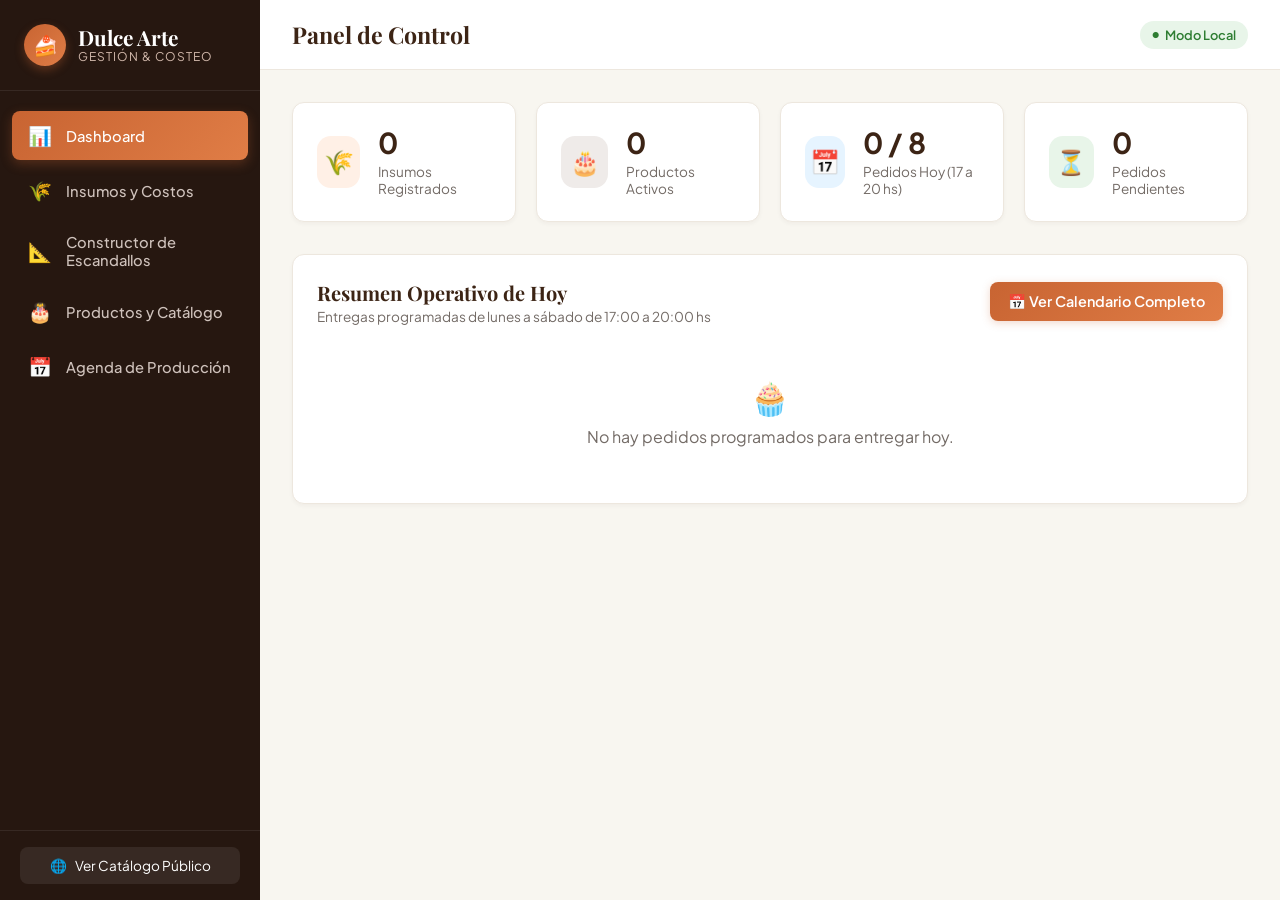
==== public/admin/index.html @ 4d0a943f "Initial commit - DulceArte26" ====
<!DOCTYPE html>
<html lang="es">
<head>
    <meta charset="UTF-8">
    <meta name="viewport" content="width=device-width, initial-scale=1.0">
    <title>Panel de Administración - Dulce Arte</title>
    <!-- Google Fonts -->
    <link rel="preconnect" href="https://fonts.googleapis.com">
    <link rel="preconnect" href="https://fonts.gstatic.com" crossorigin>
    <link href="https://fonts.googleapis.com/css2?family=Playfair+Display:ital,wght@0,600;0,700;1,400&family=Plus+Jakarta+Sans:wght@400;500;600;700;800&display=swap" rel="stylesheet">
    <link rel="stylesheet" href="admin.css">
</head>
<body>

    <!-- Sidebar de Navegación -->
    <aside class="sidebar" id="sidebar">
        <div class="brand-header">
            <div class="brand-logo-icon">🍰</div>
            <div>
                <div class="brand-title">Dulce Arte</div>
                <div class="brand-sub">Gestión & Costeo</div>
            </div>
        </div>

        <ul class="nav-links">
            <li class="nav-item active" data-view="dashboard">
                <button type="button">
                    <span class="icon">📊</span>
                    <span>Dashboard</span>
                </button>
            </li>
            <li class="nav-item" data-view="ingredients">
                <button type="button">
                    <span class="icon">🌾</span>
                    <span>Insumos y Costos</span>
                </button>
            </li>
            <li class="nav-item" data-view="recipes">
                <button type="button">
                    <span class="icon">📐</span>
                    <span>Constructor de Escandallos</span>
                </button>
            </li>
            <li class="nav-item" data-view="products">
                <button type="button">
                    <span class="icon">🎂</span>
                    <span>Productos y Catálogo</span>
                </button>
            </li>
            <li class="nav-item" data-view="calendar">
                <button type="button">
                    <span class="icon">📅</span>
                    <span>Agenda de Producción</span>
                </button>
            </li>
        </ul>

        <div class="sidebar-footer">
            <a href="/" target="_blank" class="link-public">
                <span>🌐</span>
                <span>Ver Catálogo Público</span>
            </a>
        </div>
    </aside>

    <!-- Contenido Principal -->
    <div class="main-wrapper">
        <header class="topbar">
            <h1 class="page-title" id="pageTitleHeader">Panel de Control</h1>
            <div class="topbar-actions">
                <div class="badge-status online" id="systemHealthBadge">
                    <span style="font-size: 8px;">●</span>
                    <span id="systemHealthText">Sistema Conectado</span>
                </div>
            </div>
        </header>

        <main class="content-area">
            
            <!-- VISTA 1: DASHBOARD -->
            <section id="view-dashboard" class="view-section active">
                <div class="stats-grid">
                    <div class="stat-card">
                        <div class="stat-icon orange">🌾</div>
                        <div class="stat-info">
                            <div class="stat-value" id="statIngredients">0</div>
                            <div class="stat-label">Insumos Registrados</div>
                        </div>
                    </div>
                    <div class="stat-card">
                        <div class="stat-icon brown">🎂</div>
                        <div class="stat-info">
                            <div class="stat-value" id="statProducts">0</div>
                            <div class="stat-label">Productos Activos</div>
                        </div>
                    </div>
                    <div class="stat-card">
                        <div class="stat-icon blue">📅</div>
                        <div class="stat-info">
                            <div class="stat-value" id="statTodayOrders">0 / 8</div>
                            <div class="stat-label">Pedidos Hoy (17 a 20 hs)</div>
                        </div>
                    </div>
                    <div class="stat-card">
                        <div class="stat-icon green">⏳</div>
                        <div class="stat-info">
                            <div class="stat-value" id="statPendingOrders">0</div>
                            <div class="stat-label">Pedidos Pendientes</div>
                        </div>
                    </div>
                </div>

                <div class="card">
                    <div class="card-header">
                        <div>
                            <h2 class="card-title">Resumen Operativo de Hoy</h2>
                            <p class="card-subtitle">Entregas programadas de lunes a sábado de 17:00 a 20:00 hs</p>
                        </div>
                        <button class="btn btn-primary" onclick="adminApp.navigate('calendar')">
                            <span>📅 Ver Calendario Completo</span>
                        </button>
                    </div>
                    <div id="todayOrdersList" class="table-responsive">
                        <p style="color: var(--text-muted); padding: 16px;">Cargando pedidos de hoy...</p>
                    </div>
                </div>
            </section>

            <!-- VISTA 2: INSUMOS E INGREDIENTES -->
            <section id="view-ingredients" class="view-section">
                <div class="card">
                    <div class="card-header">
                        <div>
                            <h2 class="card-title">Insumos y Costos Unitarios</h2>
                            <p class="card-subtitle">Al actualizar el costo de un insumo, se recalculan automáticamente en cascada todos los escandallos dependientes.</p>
                        </div>
                        <button class="btn btn-primary" onclick="adminApp.openIngredientModal()">
                            <span>+ Nuevo Insumo</span>
                        </button>
                    </div>

                    <div class="table-responsive">
                        <table class="data-table">
                            <thead>
                                <tr>
                                    <th>Insumo</th>
                                    <th>Unidad</th>
                                    <th>Costo Unitario ($)</th>
                                    <th>Stock Actual</th>
                                    <th>Recetas Asociadas</th>
                                    <th>Acciones</th>
                                </tr>
                            </thead>
                            <tbody id="ingredientsTableBody">
                                <tr><td colspan="6" style="text-align: center;">Cargando insumos...</td></tr>
                            </tbody>
                        </table>
                    </div>
                </div>
            </section>

            <!-- VISTA 3: CONSTRUCTOR DE ESCANDALLOS -->
            <section id="view-recipes" class="view-section">
                <div class="card">
                    <div class="card-header">
                        <div>
                            <h2 class="card-title">Constructor de Escandallos y Costos</h2>
                            <p class="card-subtitle">Fórmula: Costo Base = Σ(Insumo × Cantidad) | PVP = Costo × (1 + Margen% + CostosFijos%)</p>
                        </div>
                    </div>

                    <div class="escandallo-layout">
                        <!-- Lista de Selección de Producto -->
                        <div class="product-selector-box">
                            <h3 style="font-size: 0.95rem; margin-bottom: 12px; color: var(--text-muted); text-transform: uppercase;">Seleccionar Producto:</h3>
                            <div class="product-selector-list" id="recipeProductSelectorList">
                                <!-- Botones de productos inyectados vía JS -->
                            </div>
                        </div>

                        <!-- Detalle y Desglose de Escandallo -->
                        <div class="escandallo-details-box" id="escandalloDetailsBox">
                            <div class="escandallo-summary-box">
                                <div class="summary-metric">
                                    <div class="label">Costo Materia Prima</div>
                                    <div class="amount" id="recipeCostPrice">$0.00</div>
                                </div>
                                <div class="summary-metric">
                                    <div class="label">Margen de Ganancia</div>
                                    <div class="amount" id="recipeMarginPct">35%</div>
                                </div>
                                <div class="summary-metric">
                                    <div class="label">Costos Fijos Operativos</div>
                                    <div class="amount" id="recipeOverheadPct">15%</div>
                                </div>
                                <div class="summary-metric highlight">
                                    <div class="label">Precio de Venta Final</div>
                                    <div class="amount" id="recipeFinalPrice">$0.00</div>
                                </div>
                            </div>

                            <div style="display: flex; justify-content: space-between; align-items: center; margin-bottom: 16px;">
                                <h3 style="font-size: 1.1rem; color: var(--secondary);">Ingredientes en esta Receta</h3>
                                <button class="btn btn-secondary btn-sm" onclick="adminApp.openAddRecipeItemModal()">
                                    <span>+ Añadir Insumo</span>
                                </button>
                            </div>

                            <div class="table-responsive">
                                <table class="data-table">
                                    <thead>
                                        <tr>
                                            <th>Ingrediente</th>
                                            <th>Cantidad Requerida</th>
                                            <th>Costo Unitario</th>
                                            <th>Subtotal Insumo</th>
                                            <th>Acciones</th>
                                        </tr>
                                    </thead>
                                    <tbody id="recipeItemsTableBody">
                                        <tr><td colspan="5" style="text-align: center;">Seleccione un producto para ver su escandallo.</td></tr>
                                    </tbody>
                                </table>
                            </div>
                        </div>
                    </div>
                </div>
            </section>

            <!-- VISTA 4: PRODUCTOS Y CATÁLOGO -->
            <section id="view-products" class="view-section">
                <div class="card">
                    <div class="card-header">
                        <div>
                            <h2 class="card-title">Gestión de Productos</h2>
                            <p class="card-subtitle">Control de visibilidad instantánea en catálogo web, márgenes comerciales y fotos de exhibición.</p>
                        </div>
                        <button class="btn btn-primary" onclick="adminApp.openProductModal()">
                            <span>+ Nuevo Producto</span>
                        </button>
                    </div>

                    <div class="products-admin-grid" id="productsAdminGrid">
                        <!-- Tarjetas de producto inyectadas vía JS -->
                    </div>
                </div>
            </section>

            <!-- VISTA 5: AGENDA Y CALENDARIO DE PRODUCCIÓN -->
            <section id="view-calendar" class="view-section">
                <div class="card">
                    <div class="card-header">
                        <div>
                            <h2 class="card-title">Agenda de Producción y Entregas</h2>
                            <p class="card-subtitle">Capacidad máxima: 8 pedidos diarios. Entregas de lunes a sábado de 17:00 a 20:00 hs (domingos cerrado).</p>
                        </div>
                        <button class="btn btn-primary" onclick="adminApp.openOrderModal()">
                            <span>+ Registrar Pedido Manual</span>
                        </button>
                    </div>

                    <!-- Lista de Pedidos -->
                    <div class="table-responsive">
                        <table class="data-table">
                            <thead>
                                <tr>
                                    <th>Fecha Entrega</th>
                                    <th>Cliente</th>
                                    <th>Teléfono / WhatsApp</th>
                                    <th>Detalle del Pedido</th>
                                    <th>Total ($)</th>
                                    <th>Estado</th>
                                    <th>Acciones</th>
                                </tr>
                            </thead>
                            <tbody id="ordersTableBody">
                                <tr><td colspan="7" style="text-align: center;">Cargando pedidos...</td></tr>
                            </tbody>
                        </table>
                    </div>
                </div>
            </section>

        </main>
    </div>

    <!-- MODAL: INGREDIENTE -->
    <div class="modal-overlay" id="ingredientModal">
        <div class="modal-card">
            <div class="modal-header">
                <h3 id="ingredientModalTitle">Nuevo Insumo</h3>
                <button class="modal-close" onclick="adminApp.closeModal('ingredientModal')">&times;</button>
            </div>
            <form id="ingredientForm" onsubmit="adminApp.saveIngredient(event)">
                <div class="modal-body">
                    <input type="hidden" id="ingredientId">
                    <div class="form-group">
                        <label class="form-label">Nombre del Insumo:</label>
                        <input type="text" id="ingredientName" class="form-input" placeholder="Ej. Harina 0000" required>
                    </div>
                    <div class="form-group">
                        <label class="form-label">Unidad de Medida:</label>
                        <select id="ingredientUnit" class="form-select" required>
                            <option value="gr">Gramos (gr)</option>
                            <option value="kg">Kilogramos (kg)</option>
                            <option value="ml">Mililitros (ml)</option>
                            <option value="l">Litros (l)</option>
                            <option value="unidad">Unidad (u)</option>
                        </select>
                    </div>
                    <div class="form-group">
                        <label class="form-label">Costo por Unidad ($):</label>
                        <input type="number" step="0.01" id="ingredientCost" class="form-input" placeholder="0.00" required>
                        <small style="color: var(--primary); font-size: 0.75rem; display: block; margin-top: 4px;">
                            * Este costo actualizará automáticamente todas las recetas donde se utilice.
                        </small>
                    </div>
                    <div class="form-group">
                        <label class="form-label">Stock Actual en Taller:</label>
                        <input type="number" step="0.01" id="ingredientStock" class="form-input" placeholder="0.00">
                    </div>
                </div>
                <div class="modal-footer">
                    <button type="button" class="btn btn-secondary" onclick="adminApp.closeModal('ingredientModal')">Cancelar</button>
                    <button type="submit" class="btn btn-primary">Guardar Insumo</button>
                </div>
            </form>
        </div>
    </div>

    <!-- MODAL: PRODUCTO -->
    <div class="modal-overlay" id="productModal">
        <div class="modal-card">
            <div class="modal-header">
                <h3 id="productModalTitle">Nuevo Producto</h3>
                <button class="modal-close" onclick="adminApp.closeModal('productModal')">&times;</button>
            </div>
            <form id="productForm" onsubmit="adminApp.saveProduct(event)">
                <div class="modal-body">
                    <input type="hidden" id="productId">
                    <div class="form-group">
                        <label class="form-label">Nombre del Producto:</label>
                        <input type="text" id="productName" class="form-input" placeholder="Ej. Pastafrola Tradicional" required>
                    </div>
                    <div class="form-group">
                        <label class="form-label">Categoría:</label>
                        <select id="productCategory" class="form-select" required>
                            <option value="daily">Producto Diario (Bizcochuelos, Maicenitas, Pastafrolas, Galletas)</option>
                            <option value="event">Mesa Dulce & Eventos (Tortas temáticas, mesas de postres)</option>
                        </select>
                    </div>
                    <div class="form-group">
                        <label class="form-label">Descripción para Catálogo:</label>
                        <textarea id="productDescription" class="form-textarea" rows="3" placeholder="Descripción artesanal que verá el cliente..."></textarea>
                    </div>
                    <div style="display: grid; grid-template-columns: 1fr 1fr; gap: 14px;">
                        <div class="form-group">
                            <label class="form-label">Margen Ganancia (%):</label>
                            <input type="number" step="0.5" id="productMargin" class="form-input" value="35.00" required>
                        </div>
                        <div class="form-group">
                            <label class="form-label">Costos Fijos (%):</label>
                            <input type="number" step="0.5" id="productOverhead" class="form-input" value="15.00" required>
                        </div>
                    </div>
                    <div class="form-group">
                        <label class="form-label">Ruta de Foto / Imagen:</label>
                        <input type="text" id="productImage" class="form-input" placeholder="assets/images/...">
                    </div>
                    <div class="form-group" style="display: flex; align-items: center; gap: 10px;">
                        <label class="switch">
                            <input type="checkbox" id="productIsActive" checked>
                            <span class="slider"></span>
                        </label>
                        <span class="form-label" style="margin: 0;">Visible inmediatamente en catálogo público</span>
                    </div>
                </div>
                <div class="modal-footer">
                    <button type="button" class="btn btn-secondary" onclick="adminApp.closeModal('productModal')">Cancelar</button>
                    <button type="submit" class="btn btn-primary">Guardar Producto</button>
                </div>
            </form>
        </div>
    </div>

    <!-- MODAL: AÑADIR INGREDIENTE A ESCANDALLO -->
    <div class="modal-overlay" id="recipeItemModal">
        <div class="modal-card">
            <div class="modal-header">
                <h3>Añadir Insumo al Escandallo</h3>
                <button class="modal-close" onclick="adminApp.closeModal('recipeItemModal')">&times;</button>
            </div>
            <form id="recipeItemForm" onsubmit="adminApp.saveRecipeItem(event)">
                <div class="modal-body">
                    <div class="form-group">
                        <label class="form-label">Seleccionar Insumo:</label>
                        <select id="recipeIngredientSelect" class="form-select" required>
                            <!-- Inyectado por JS -->
                        </select>
                    </div>
                    <div class="form-group">
                        <label class="form-label">Cantidad Requerida:</label>
                        <input type="number" step="0.01" id="recipeQuantityRequired" class="form-input" placeholder="Ej. 250" required>
                        <span id="recipeUnitHint" style="font-size: 0.75rem; color: var(--text-muted); display: block; margin-top: 4px;"></span>
                    </div>
                </div>
                <div class="modal-footer">
                    <button type="button" class="btn btn-secondary" onclick="adminApp.closeModal('recipeItemModal')">Cancelar</button>
                    <button type="submit" class="btn btn-primary">Agregar Insumo</button>
                </div>
            </form>
        </div>
    </div>

    <!-- MODAL: NUEVO PEDIDO MANUAL -->
    <div class="modal-overlay" id="orderModal">
        <div class="modal-card">
            <div class="modal-header">
                <h3>Registrar Pedido Manual</h3>
                <button class="modal-close" onclick="adminApp.closeModal('orderModal')">&times;</button>
            </div>
            <form id="orderForm" onsubmit="adminApp.saveOrder(event)">
                <div class="modal-body">
                    <div class="form-group">
                        <label class="form-label">Nombre del Cliente:</label>
                        <input type="text" id="orderClientName" class="form-input" required>
                    </div>
                    <div class="form-group">
                        <label class="form-label">Teléfono / WhatsApp:</label>
                        <input type="text" id="orderClientPhone" class="form-input" placeholder="Ej. 3804232210" required>
                    </div>
                    <div style="display: grid; grid-template-columns: 1fr 1fr; gap: 14px;">
                        <div class="form-group">
                            <label class="form-label">Fecha de Entrega:</label>
                            <input type="date" id="orderDeliveryDate" class="form-input" required onchange="adminApp.verifyOrderDateAvailability(this.value)">
                        </div>
                        <div class="form-group">
                            <label class="form-label">Horario:</label>
                            <input type="text" id="orderTimeSlot" class="form-input" value="17:00 a 20:00 hs" readonly>
                        </div>
                    </div>
                    <div id="orderAvailabilityNotice" style="margin-bottom: 14px; font-size: 0.8rem;"></div>
                    <div class="form-group">
                        <label class="form-label">Producto Principal / Detalle:</label>
                        <select id="orderProductSelect" class="form-select" onchange="adminApp.onOrderProductChange()">
                            <!-- Llenado con productos -->
                        </select>
                    </div>
                    <div class="form-group">
                        <label class="form-label">Monto Total ($):</label>
                        <input type="number" step="0.01" id="orderTotalPrice" class="form-input" required>
                    </div>
                    <div class="form-group">
                        <label class="form-label">Notas / Instrucciones de Entrega:</label>
                        <textarea id="orderNotes" class="form-textarea" rows="2" placeholder="Dirección, piso, o pedidos especiales..."></textarea>
                    </div>
                </div>
                <div class="modal-footer">
                    <button type="button" class="btn btn-secondary" onclick="adminApp.closeModal('orderModal')">Cancelar</button>
                    <button type="submit" id="btnSubmitOrder" class="btn btn-primary">Asentar Pedido</button>
                </div>
            </form>
        </div>
    </div>

    <!-- Contenedor de Toasts -->
    <div class="toast-container" id="toastContainer"></div>

    <script src="app.js"></script>
</body>
</html>
---- public/admin/admin.css ----
/* ============================================================
   DULCE ARTE - PANEL DE ADMINISTRACIÓN (ESTILOS MODERNOS)
   ============================================================ */

:root {
    --primary: #c86432;
    --primary-hover: #b25425;
    --primary-light: #fef4ee;
    --primary-gradient: linear-gradient(135deg, #c86432 0%, #e07d46 100%);
    --secondary: #3c2415;
    --accent: #d97736;
    
    --bg-main: #f8f6f0;
    --bg-card: #ffffff;
    --bg-sidebar: #261710;
    --bg-sidebar-active: #3c251a;
    
    --text-main: #2b1f1d;
    --text-muted: #736b66;
    --text-light: #f5f2eb;
    
    --border-color: #ede7de;
    --border-focus: #c86432;
    
    --success: #2e7d32;
    --success-bg: #e8f5e9;
    --warning: #ed6c02;
    --warning-bg: #fff4e5;
    --info: #0288d1;
    --info-bg: #e1f5fe;
    --danger: #d32f2f;
    --danger-bg: #ffebee;
    
    --shadow-sm: 0 2px 4px rgba(43, 31, 29, 0.04);
    --shadow-md: 0 4px 12px rgba(43, 31, 29, 0.08);
    --shadow-lg: 0 12px 24px rgba(43, 31, 29, 0.12);
    
    --radius-sm: 8px;
    --radius-md: 12px;
    --radius-lg: 16px;
    --transition: all 0.25s cubic-bezier(0.16, 1, 0.3, 1);
}

* {
    box-sizing: border-box;
    margin: 0;
    padding: 0;
    font-family: 'Plus Jakarta Sans', system-ui, -apple-system, sans-serif;
}

body {
    background-color: var(--bg-main);
    color: var(--text-main);
    display: flex;
    min-height: 100vh;
    overflow-x: hidden;
}

/* Sidebar */
.sidebar {
    width: 260px;
    background-color: var(--bg-sidebar);
    color: var(--text-light);
    display: flex;
    flex-direction: column;
    position: fixed;
    height: 100vh;
    left: 0;
    top: 0;
    z-index: 100;
    transition: var(--transition);
}

.brand-header {
    padding: 24px;
    display: flex;
    align-items: center;
    gap: 12px;
    border-bottom: 1px solid rgba(255, 255, 255, 0.08);
}

.brand-logo-icon {
    width: 42px;
    height: 42px;
    border-radius: 50%;
    background: var(--primary-gradient);
    display: flex;
    align-items: center;
    justify-content: center;
    font-size: 20px;
    box-shadow: 0 4px 10px rgba(200, 100, 50, 0.35);
}

.brand-title {
    font-family: 'Playfair Display', Georgia, serif;
    font-size: 1.3rem;
    font-weight: 700;
    color: #fff;
    line-height: 1.1;
}

.brand-sub {
    font-size: 0.75rem;
    color: #d1b8ab;
    text-transform: uppercase;
    letter-spacing: 1px;
}

.nav-links {
    list-style: none;
    padding: 20px 12px;
    flex-grow: 1;
    display: flex;
    flex-direction: column;
    gap: 6px;
}

.nav-item button {
    width: 100%;
    display: flex;
    align-items: center;
    gap: 14px;
    padding: 12px 16px;
    border-radius: var(--radius-sm);
    background: transparent;
    border: none;
    color: #cfc2bc;
    font-size: 0.92rem;
    font-weight: 500;
    cursor: pointer;
    text-align: left;
    transition: var(--transition);
}

.nav-item button:hover {
    background-color: rgba(255, 255, 255, 0.06);
    color: #fff;
}

.nav-item.active button {
    background: var(--primary-gradient);
    color: #fff;
    box-shadow: 0 4px 12px rgba(200, 100, 50, 0.3);
}

.nav-item .icon {
    font-size: 1.2rem;
    width: 24px;
    text-align: center;
}

.sidebar-footer {
    padding: 16px 20px;
    border-top: 1px solid rgba(255, 255, 255, 0.08);
}

.link-public {
    display: flex;
    align-items: center;
    justify-content: center;
    gap: 8px;
    width: 100%;
    padding: 10px;
    background: rgba(255, 255, 255, 0.08);
    color: #fff;
    text-decoration: none;
    border-radius: var(--radius-sm);
    font-size: 0.85rem;
    transition: var(--transition);
}

.link-public:hover {
    background: rgba(255, 255, 255, 0.15);
}

/* Main Content Wrapper */
.main-wrapper {
    margin-left: 260px;
    flex-grow: 1;
    min-height: 100vh;
    display: flex;
    flex-direction: column;
}

/* Topbar */
.topbar {
    height: 70px;
    background: var(--bg-card);
    border-bottom: 1px solid var(--border-color);
    display: flex;
    align-items: center;
    justify-content: space-between;
    padding: 0 32px;
    position: sticky;
    top: 0;
    z-index: 90;
}

.page-title {
    font-family: 'Playfair Display', Georgia, serif;
    font-size: 1.45rem;
    color: var(--secondary);
    font-weight: 700;
}

.topbar-actions {
    display: flex;
    align-items: center;
    gap: 16px;
}

.badge-status {
    padding: 6px 12px;
    border-radius: 20px;
    font-size: 0.8rem;
    font-weight: 600;
    display: inline-flex;
    align-items: center;
    gap: 6px;
}

.badge-status.online {
    background: var(--success-bg);
    color: var(--success);
}

/* Main Content Area */
.content-area {
    padding: 32px;
    flex-grow: 1;
}

/* View Sections */
.view-section {
    display: none;
    animation: fadeIn 0.3s ease;
}

.view-section.active {
    display: block;
}

@keyframes fadeIn {
    from { opacity: 0; transform: translateY(6px); }
    to { opacity: 1; transform: translateY(0); }
}

/* Stat Cards */
.stats-grid {
    display: grid;
    grid-template-columns: repeat(auto-fit, minmax(220px, 1fr));
    gap: 20px;
    margin-bottom: 32px;
}

.stat-card {
    background: var(--bg-card);
    border: 1px solid var(--border-color);
    border-radius: var(--radius-md);
    padding: 24px;
    display: flex;
    align-items: center;
    gap: 18px;
    box-shadow: var(--shadow-sm);
    transition: var(--transition);
}

.stat-card:hover {
    transform: translateY(-2px);
    box-shadow: var(--shadow-md);
}

.stat-icon {
    width: 52px;
    height: 52px;
    border-radius: 14px;
    display: flex;
    align-items: center;
    justify-content: center;
    font-size: 24px;
}

.stat-icon.orange { background: #fff0e6; color: #c86432; }
.stat-icon.blue   { background: #e6f4ff; color: #0288d1; }
.stat-icon.green  { background: #e8f5e9; color: #2e7d32; }
.stat-icon.brown  { background: #efebe9; color: #4e342e; }

.stat-info .stat-value {
    font-size: 1.8rem;
    font-weight: 700;
    color: var(--secondary);
    line-height: 1.1;
}

.stat-info .stat-label {
    font-size: 0.85rem;
    color: var(--text-muted);
    margin-top: 4px;
}

/* Cards & Tables */
.card {
    background: var(--bg-card);
    border: 1px solid var(--border-color);
    border-radius: var(--radius-md);
    padding: 24px;
    box-shadow: var(--shadow-sm);
    margin-bottom: 28px;
}

.card-header {
    display: flex;
    align-items: center;
    justify-content: space-between;
    margin-bottom: 20px;
    flex-wrap: wrap;
    gap: 12px;
}

.card-title {
    font-family: 'Playfair Display', Georgia, serif;
    font-size: 1.25rem;
    color: var(--secondary);
    font-weight: 700;
}

.card-subtitle {
    font-size: 0.85rem;
    color: var(--text-muted);
    margin-top: 2px;
}

/* Action Buttons */
.btn {
    display: inline-flex;
    align-items: center;
    justify-content: center;
    gap: 8px;
    padding: 10px 18px;
    border-radius: var(--radius-sm);
    font-size: 0.9rem;
    font-weight: 600;
    cursor: pointer;
    border: none;
    transition: var(--transition);
    text-decoration: none;
}

.btn-primary {
    background: var(--primary-gradient);
    color: #fff;
    box-shadow: 0 2px 8px rgba(200, 100, 50, 0.25);
}

.btn-primary:hover {
    box-shadow: 0 4px 14px rgba(200, 100, 50, 0.4);
    transform: translateY(-1px);
}

.btn-secondary {
    background: #ede7de;
    color: var(--secondary);
}

.btn-secondary:hover {
    background: #e0d7cb;
}

.btn-sm {
    padding: 6px 12px;
    font-size: 0.8rem;
}

.btn-icon {
    width: 32px;
    height: 32px;
    padding: 0;
    border-radius: 8px;
}

/* Data Tables */
.table-responsive {
    overflow-x: auto;
    width: 100%;
}

.data-table {
    width: 100%;
    border-collapse: collapse;
    text-align: left;
}

.data-table th {
    background: #faf7f2;
    padding: 12px 16px;
    font-size: 0.8rem;
    font-weight: 700;
    text-transform: uppercase;
    color: var(--text-muted);
    letter-spacing: 0.5px;
    border-bottom: 2px solid var(--border-color);
}

.data-table td {
    padding: 14px 16px;
    border-bottom: 1px solid var(--border-color);
    font-size: 0.92rem;
    vertical-align: middle;
}

.data-table tr:hover td {
    background-color: #fbf9f5;
}

/* Switch Toggle (para activar/desactivar en catálogo) */
.switch {
    position: relative;
    display: inline-block;
    width: 44px;
    height: 24px;
}

.switch input {
    opacity: 0;
    width: 0;
    height: 0;
}

.slider {
    position: absolute;
    cursor: pointer;
    top: 0;
    left: 0;
    right: 0;
    bottom: 0;
    background-color: #d1c7bd;
    transition: .3s;
    border-radius: 24px;
}

.slider:before {
    position: absolute;
    content: "";
    height: 18px;
    width: 18px;
    left: 3px;
    bottom: 3px;
    background-color: white;
    transition: .3s;
    border-radius: 50%;
}

input:checked + .slider {
    background-color: var(--primary);
}

input:checked + .slider:before {
    transform: translateX(20px);
}

/* Product Cards Grid in Admin */
.products-admin-grid {
    display: grid;
    grid-template-columns: repeat(auto-fill, minmax(280px, 1fr));
    gap: 24px;
}

.product-admin-card {
    background: #fff;
    border: 1px solid var(--border-color);
    border-radius: var(--radius-md);
    overflow: hidden;
    box-shadow: var(--shadow-sm);
    display: flex;
    flex-direction: column;
    transition: var(--transition);
}

.product-admin-card:hover {
    box-shadow: var(--shadow-md);
    transform: translateY(-2px);
}

.product-img-wrapper {
    position: relative;
    height: 180px;
    background: #efebe5;
    overflow: hidden;
}

.product-img-wrapper img {
    width: 100%;
    height: 100%;
    object-fit: cover;
}

.product-category-tag {
    position: absolute;
    top: 12px;
    left: 12px;
    padding: 4px 10px;
    border-radius: 20px;
    font-size: 0.72rem;
    font-weight: 700;
    text-transform: uppercase;
    letter-spacing: 0.5px;
    backdrop-filter: blur(6px);
}

.product-category-tag.daily {
    background: rgba(200, 100, 50, 0.9);
    color: #fff;
}

.product-category-tag.event {
    background: rgba(60, 36, 21, 0.9);
    color: #fff;
}

.product-admin-body {
    padding: 18px;
    flex-grow: 1;
    display: flex;
    flex-direction: column;
}

.product-admin-title {
    font-size: 1.05rem;
    font-weight: 700;
    color: var(--secondary);
    margin-bottom: 6px;
}

.product-pricing-box {
    margin-top: auto;
    background: #faf7f2;
    padding: 12px;
    border-radius: var(--radius-sm);
    display: grid;
    grid-template-columns: 1fr 1fr;
    gap: 8px;
    margin-bottom: 14px;
}

.pricing-item .label {
    font-size: 0.72rem;
    color: var(--text-muted);
    text-transform: uppercase;
}

.pricing-item .val {
    font-size: 1.05rem;
    font-weight: 700;
    color: var(--secondary);
}

.pricing-item.highlight .val {
    color: var(--primary);
    font-size: 1.15rem;
}

/* Escandallos / Recipe Builder Interface */
.escandallo-layout {
    display: grid;
    grid-template-columns: 320px 1fr;
    gap: 24px;
}

.product-selector-list {
    display: flex;
    flex-direction: column;
    gap: 8px;
}

.product-select-btn {
    display: flex;
    align-items: center;
    justify-content: space-between;
    padding: 14px;
    background: #fff;
    border: 1px solid var(--border-color);
    border-radius: var(--radius-sm);
    cursor: pointer;
    text-align: left;
    transition: var(--transition);
}

.product-select-btn:hover {
    border-color: var(--primary);
    background: #fdfaf6;
}

.product-select-btn.active {
    border-color: var(--primary);
    background: var(--primary-light);
    border-left: 4px solid var(--primary);
}

.escandallo-summary-box {
    background: #fff;
    border: 2px solid #e8dfd3;
    border-radius: var(--radius-md);
    padding: 24px;
    margin-bottom: 24px;
    display: grid;
    grid-template-columns: repeat(auto-fit, minmax(180px, 1fr));
    gap: 16px;
    box-shadow: var(--shadow-sm);
}

.summary-metric {
    border-right: 1px solid #eee5da;
    padding-right: 16px;
}

.summary-metric:last-child {
    border-right: none;
}

.summary-metric .label {
    font-size: 0.75rem;
    color: var(--text-muted);
    font-weight: 600;
    text-transform: uppercase;
    letter-spacing: 0.5px;
}

.summary-metric .amount {
    font-size: 1.6rem;
    font-weight: 800;
    color: var(--secondary);
    margin-top: 4px;
}

.summary-metric.highlight .amount {
    color: var(--primary);
}

/* Agenda / Calendario */
.calendar-controls {
    display: flex;
    align-items: center;
    justify-content: space-between;
    margin-bottom: 20px;
}

.calendar-grid {
    display: grid;
    grid-template-columns: repeat(7, 1fr);
    gap: 10px;
}

.calendar-day-header {
    text-align: center;
    font-weight: 700;
    font-size: 0.8rem;
    color: var(--text-muted);
    padding: 8px 0;
    text-transform: uppercase;
}

.calendar-cell {
    min-height: 100px;
    background: #fff;
    border: 1px solid var(--border-color);
    border-radius: var(--radius-sm);
    padding: 8px;
    position: relative;
    cursor: pointer;
    transition: var(--transition);
}

.calendar-cell:hover {
    border-color: var(--primary);
    box-shadow: var(--shadow-sm);
}

.calendar-cell.closed {
    background: #f5f2ed;
    color: #a89f97;
    cursor: not-allowed;
}

.calendar-cell.has-orders {
    border-left: 3px solid var(--primary);
}

.calendar-date-num {
    font-size: 0.9rem;
    font-weight: 700;
    color: var(--secondary);
}

.calendar-badge {
    font-size: 0.7rem;
    padding: 2px 6px;
    border-radius: 10px;
    background: var(--primary-light);
    color: var(--primary);
    font-weight: 600;
    margin-top: 6px;
    display: inline-block;
}

/* Modals */
.modal-overlay {
    position: fixed;
    top: 0;
    left: 0;
    width: 100vw;
    height: 100vh;
    background: rgba(20, 10, 5, 0.5);
    backdrop-filter: blur(4px);
    display: none;
    align-items: center;
    justify-content: center;
    z-index: 200;
    padding: 20px;
}

.modal-overlay.active {
    display: flex;
}

.modal-card {
    background: #fff;
    border-radius: var(--radius-lg);
    width: 100%;
    max-width: 550px;
    max-height: 90vh;
    overflow-y: auto;
    box-shadow: var(--shadow-lg);
    animation: modalPop 0.25s ease;
}

@keyframes modalPop {
    from { opacity: 0; transform: scale(0.95); }
    to { opacity: 1; transform: scale(1); }
}

.modal-header {
    padding: 20px 24px;
    border-bottom: 1px solid var(--border-color);
    display: flex;
    align-items: center;
    justify-content: space-between;
}

.modal-header h3 {
    font-family: 'Playfair Display', Georgia, serif;
    font-size: 1.25rem;
    color: var(--secondary);
}

.modal-close {
    background: none;
    border: none;
    font-size: 24px;
    color: var(--text-muted);
    cursor: pointer;
}

.modal-body {
    padding: 24px;
}

.modal-footer {
    padding: 16px 24px;
    border-top: 1px solid var(--border-color);
    display: flex;
    justify-content: flex-end;
    gap: 12px;
}

/* Form Styles */
.form-group {
    margin-bottom: 18px;
}

.form-label {
    display: block;
    font-size: 0.85rem;
    font-weight: 600;
    margin-bottom: 6px;
    color: var(--secondary);
}

.form-input, .form-select, .form-textarea {
    width: 100%;
    padding: 10px 14px;
    border: 1px solid var(--border-color);
    border-radius: var(--radius-sm);
    font-size: 0.95rem;
    color: var(--text-main);
    background: #fff;
    transition: var(--transition);
}

.form-input:focus, .form-select:focus, .form-textarea:focus {
    outline: none;
    border-color: var(--border-focus);
    box-shadow: 0 0 0 3px rgba(200, 100, 50, 0.15);
}

/* Toast Notifications */
.toast-container {
    position: fixed;
    bottom: 24px;
    right: 24px;
    z-index: 300;
    display: flex;
    flex-direction: column;
    gap: 10px;
}

.toast {
    padding: 14px 20px;
    border-radius: var(--radius-sm);
    background: #332219;
    color: #fff;
    box-shadow: var(--shadow-lg);
    display: flex;
    align-items: center;
    gap: 12px;
    min-width: 280px;
    animation: slideIn 0.3s ease;
}

.toast.success { background: #1e4620; border-left: 5px solid #4caf50; }
.toast.info    { background: #133b4e; border-left: 5px solid #29b6f6; }
.toast.error   { background: #501919; border-left: 5px solid #ef5350; }

@keyframes slideIn {
    from { opacity: 0; transform: translateX(50px); }
    to { opacity: 1; transform: translateX(0); }
}

/* Responsive */
@media (max-width: 900px) {
    .sidebar {
        transform: translateX(-100%);
    }
    .sidebar.open {
        transform: translateX(0);
    }
    .main-wrapper {
        margin-left: 0;
    }
    .escandallo-layout {
        grid-template-columns: 1fr;
    }
}
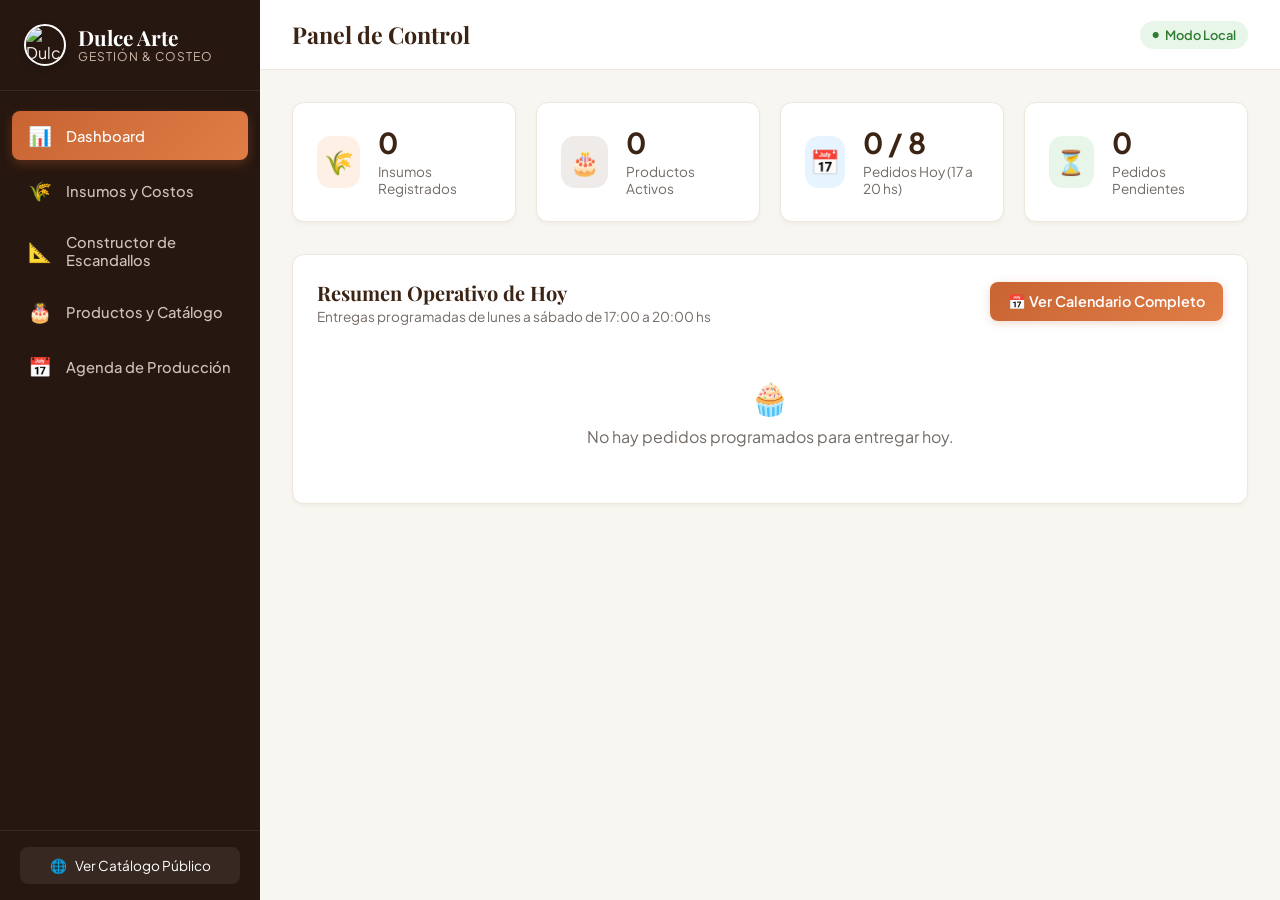
==== commit efb73fa8: "supa y wpa" ====
--- a/public/admin/index.html
+++ b/public/admin/index.html
@@ -9,13 +9,17 @@
     <link rel="preconnect" href="https://fonts.gstatic.com" crossorigin>
     <link href="https://fonts.googleapis.com/css2?family=Playfair+Display:ital,wght@0,600;0,700;1,400&family=Plus+Jakarta+Sans:wght@400;500;600;700;800&display=swap" rel="stylesheet">
     <link rel="stylesheet" href="admin.css">
+    <link rel="manifest" href="/manifest.json">
+    <meta name="theme-color" content="#c85a53">
+    <link rel="apple-touch-icon" href="/assets/icons/apple-touch-icon.png">
+    <link rel="icon" type="image/png" sizes="32x32" href="/assets/icons/favicon-32x32.png">
 </head>
 <body>
 
     <!-- Sidebar de Navegación -->
     <aside class="sidebar" id="sidebar">
         <div class="brand-header">
-            <div class="brand-logo-icon">🍰</div>
+            <img src="/assets/icons/icon-96x96.png" alt="Dulce Arte" style="width: 42px; height: 42px; border-radius: 50%; object-fit: cover; border: 2px solid #fff; box-shadow: 0 2px 8px rgba(0,0,0,0.15);">
             <div>
                 <div class="brand-title">Dulce Arte</div>
                 <div class="brand-sub">Gestión & Costeo</div>
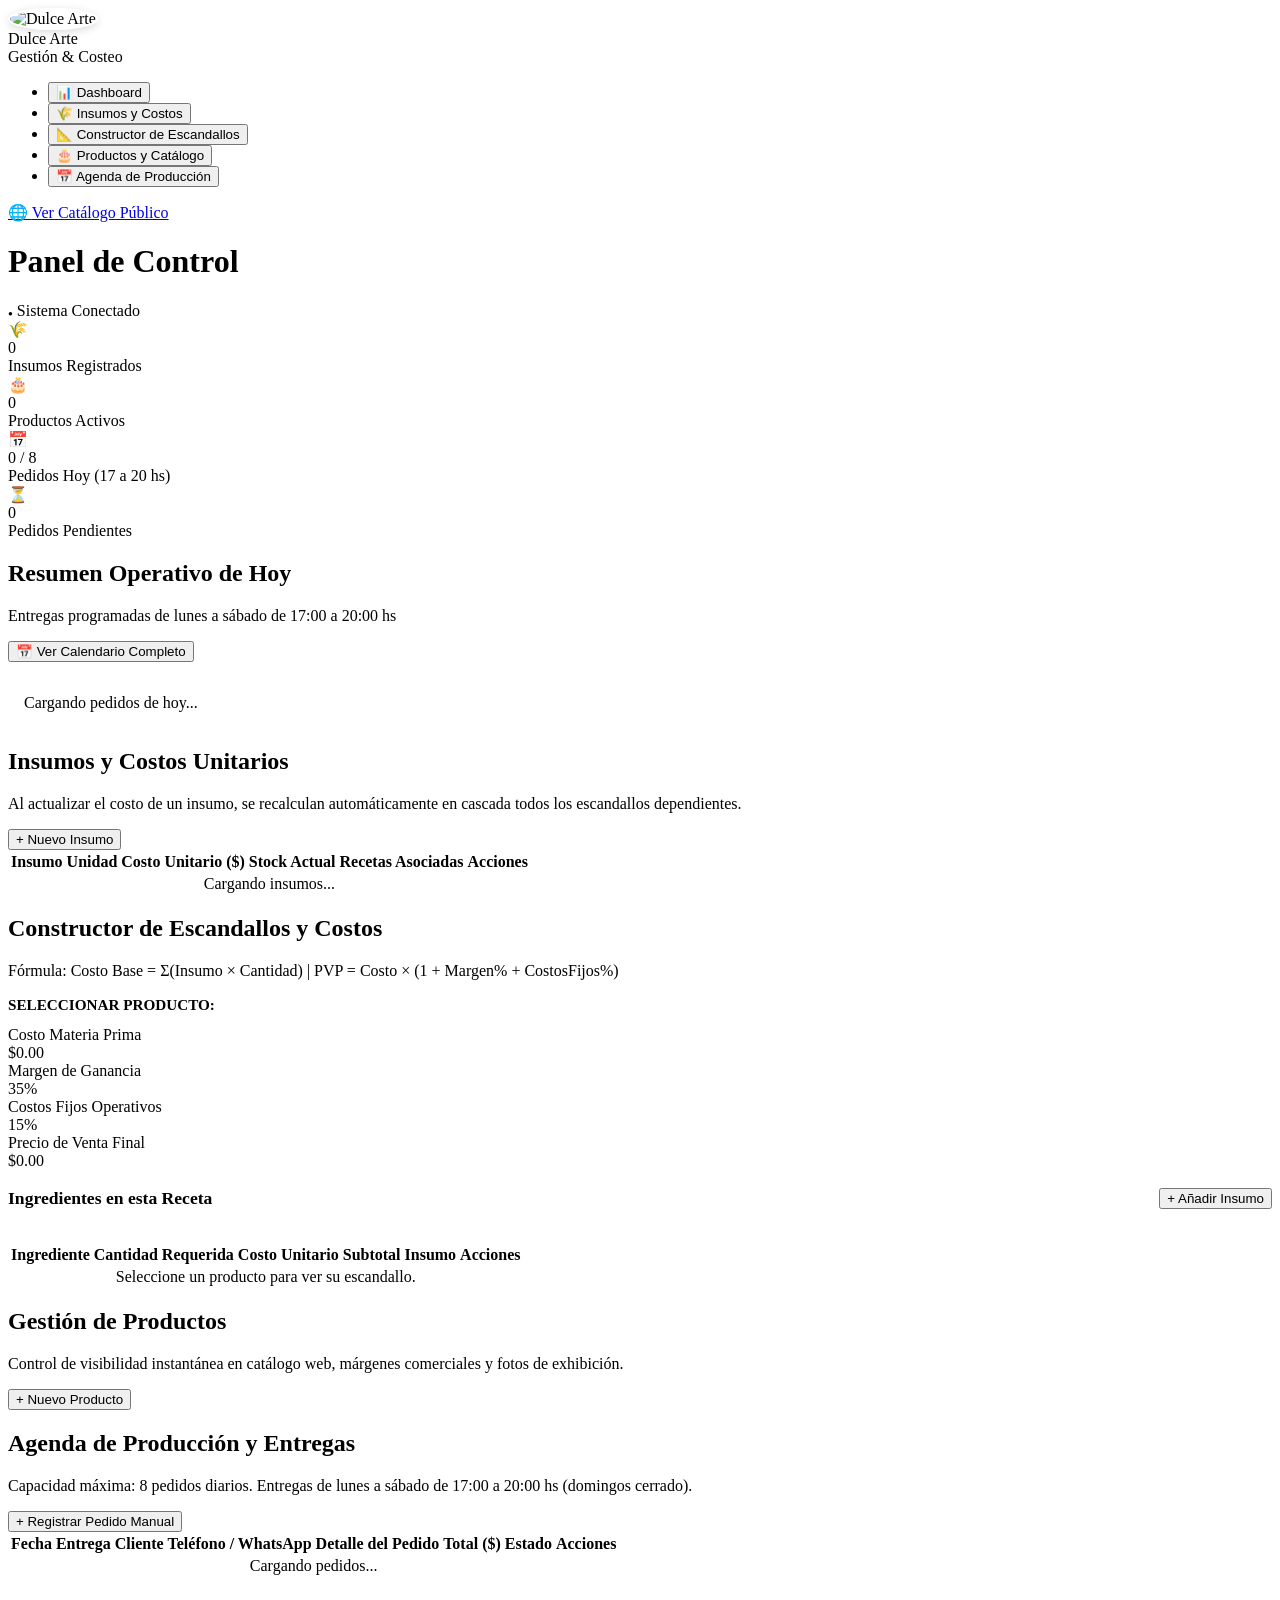
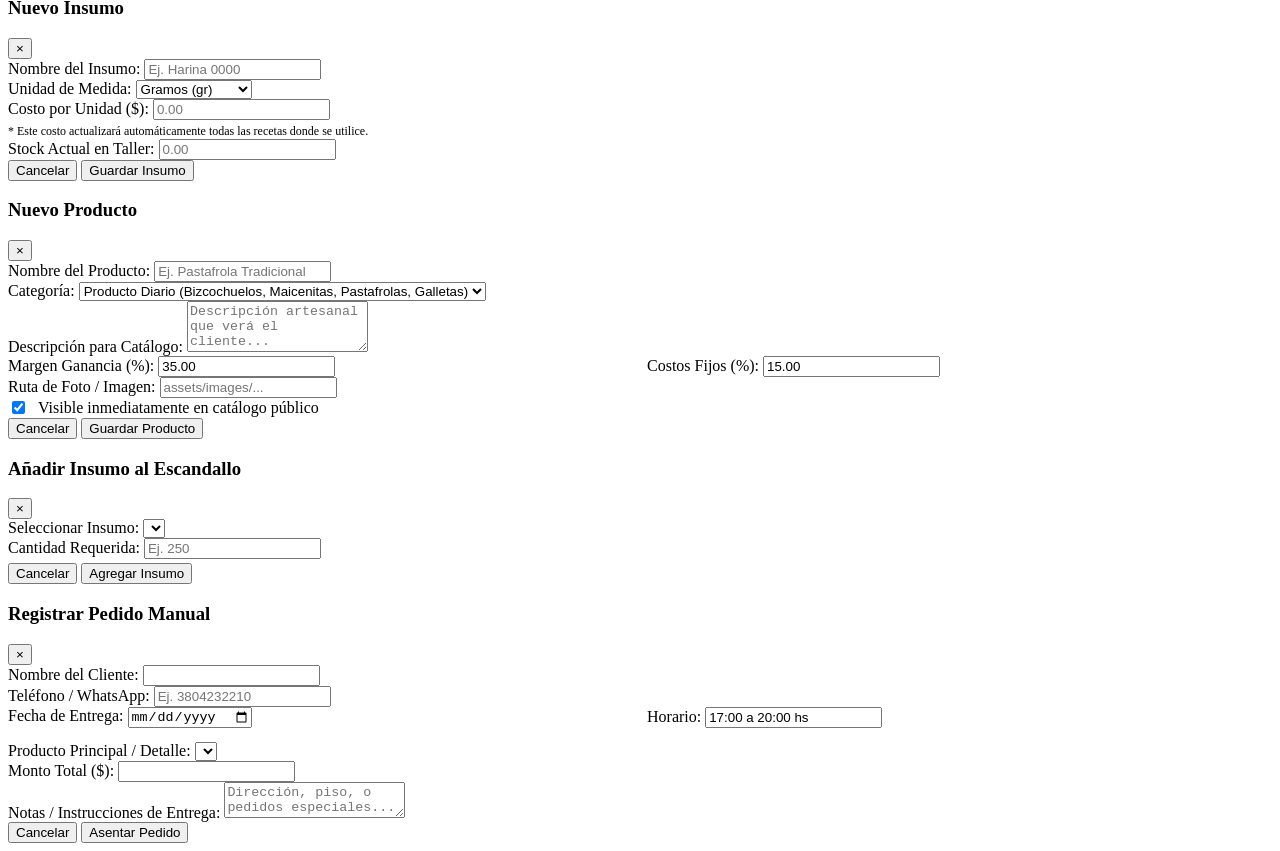
==== commit 1e4bbfda: "supaadmin" ====
--- a/public/admin/index.html
+++ b/public/admin/index.html
@@ -8,7 +8,7 @@
     <link rel="preconnect" href="https://fonts.googleapis.com">
     <link rel="preconnect" href="https://fonts.gstatic.com" crossorigin>
     <link href="https://fonts.googleapis.com/css2?family=Playfair+Display:ital,wght@0,600;0,700;1,400&family=Plus+Jakarta+Sans:wght@400;500;600;700;800&display=swap" rel="stylesheet">
-    <link rel="stylesheet" href="admin.css">
+    <link rel="stylesheet" href="/admin/admin.css">
     <link rel="manifest" href="/manifest.json">
     <meta name="theme-color" content="#c85a53">
     <link rel="apple-touch-icon" href="/assets/icons/apple-touch-icon.png">
@@ -470,6 +470,6 @@
     <!-- Contenedor de Toasts -->
     <div class="toast-container" id="toastContainer"></div>
 
-    <script src="app.js"></script>
+    <script src="/admin/app.js"></script>
 </body>
 </html>
